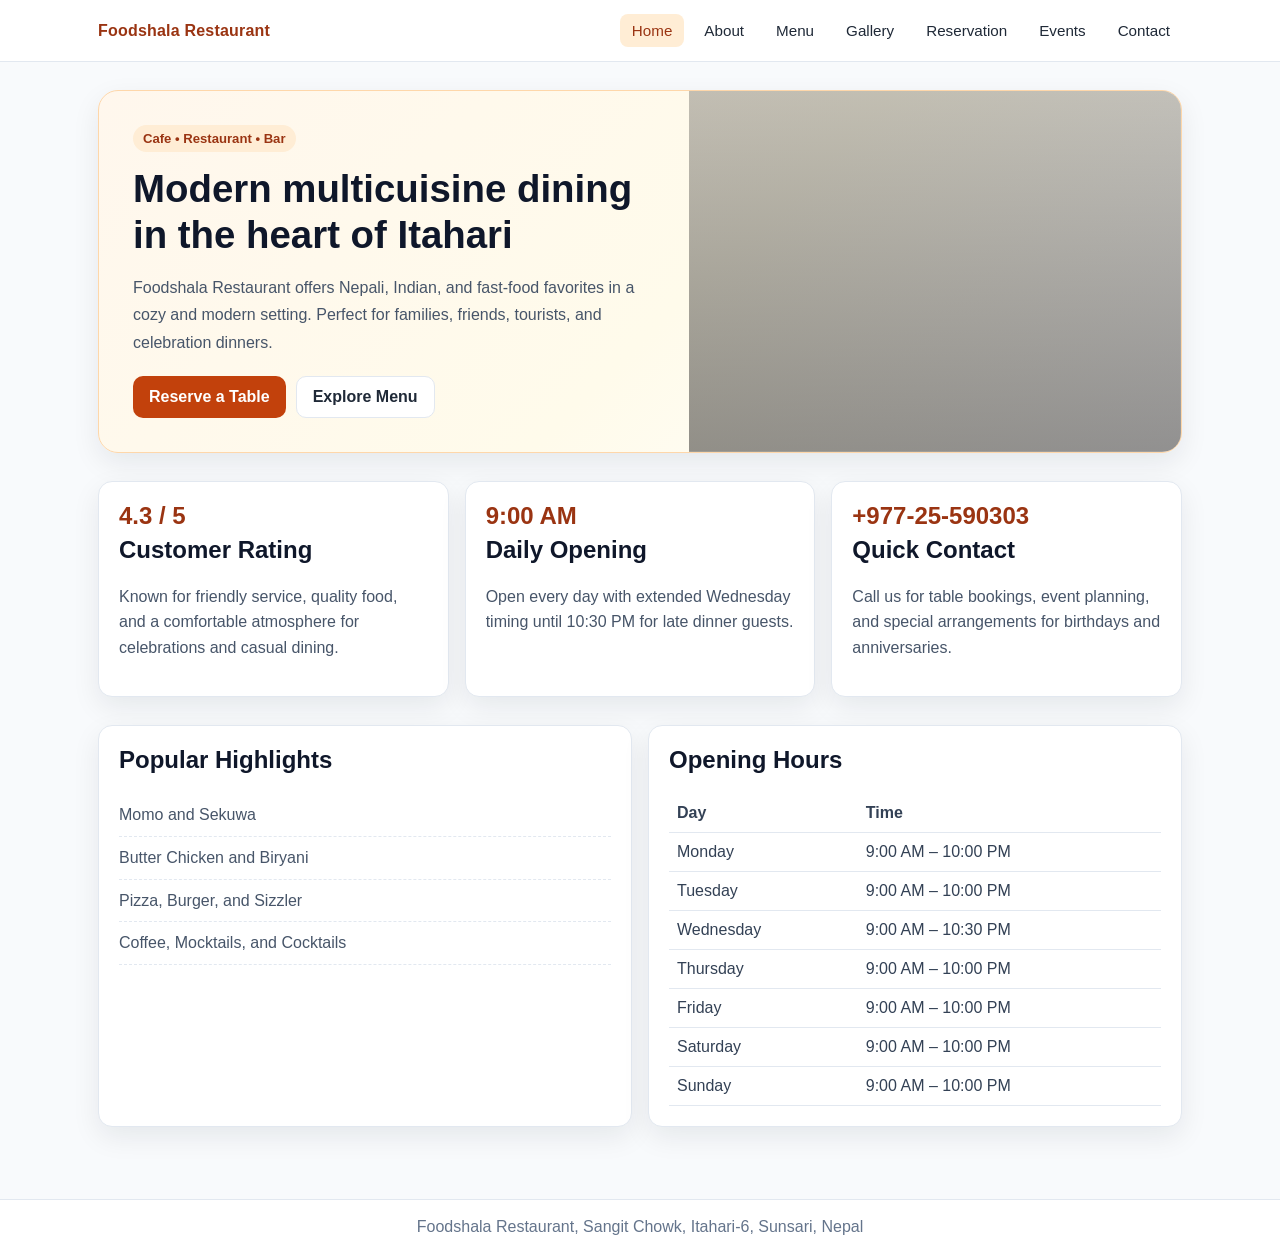
==== index.html @ 9fa64531 "Polish restaurant site UI and remove emoji branding" ====
<!doctype html>
<html lang="en">
<head>
  <meta charset="UTF-8">
  <meta name="viewport" content="width=device-width, initial-scale=1.0">
  <title>Foodshala Restaurant | Itahari</title>
  <meta name="description" content="Foodshala Restaurant in Itahari, Nepal serving Nepali, Indian and fast food. Reserve your table for family dining and celebrations.">
  <link rel="stylesheet" href="styles.css">
</head>
<body>
  <header class="site-header">
    <nav class="nav">
      <a class="brand" href="index.html">Foodshala Restaurant</a>
      <div class="nav-links">
        <a class="active" href="index.html">Home</a>
        <a href="about.html">About</a>
        <a href="menu.html">Menu</a>
        <a href="gallery.html">Gallery</a>
        <a href="reservation.html">Reservation</a>
        <a href="events.html">Events</a>
        <a href="contact.html">Contact</a>
      </div>
    </nav>
  </header>

  <main class="container">
    <section class="hero">
      <div class="hero-wrap">
        <div class="hero-content">
          <span class="badge">Cafe • Restaurant • Bar</span>
          <h1>Modern multicuisine dining in the heart of Itahari</h1>
          <p class="lead">Foodshala Restaurant offers Nepali, Indian, and fast-food favorites in a cozy and modern setting. Perfect for families, friends, tourists, and celebration dinners.</p>
          <div class="actions">
            <a class="btn btn-primary" href="reservation.html">Reserve a Table</a>
            <a class="btn btn-secondary" href="menu.html">Explore Menu</a>
          </div>
        </div>
        <div class="hero-media" aria-hidden="true"></div>
      </div>
    </section>

    <section class="section grid grid-3">
      <article class="card">
        <div class="kpi">4.3 / 5</div>
        <h2>Customer Rating</h2>
        <p>Known for friendly service, quality food, and a comfortable atmosphere for celebrations and casual dining.</p>
      </article>
      <article class="card">
        <div class="kpi">9:00 AM</div>
        <h2>Daily Opening</h2>
        <p>Open every day with extended Wednesday timing until 10:30 PM for late dinner guests.</p>
      </article>
      <article class="card">
        <div class="kpi">+977-25-590303</div>
        <h2>Quick Contact</h2>
        <p>Call us for table bookings, event planning, and special arrangements for birthdays and anniversaries.</p>
      </article>
    </section>

    <section class="section grid grid-2">
      <article class="card">
        <h2>Popular Highlights</h2>
        <ul class="list-clean">
          <li>Momo and Sekuwa</li>
          <li>Butter Chicken and Biryani</li>
          <li>Pizza, Burger, and Sizzler</li>
          <li>Coffee, Mocktails, and Cocktails</li>
        </ul>
      </article>
      <article class="card">
        <h2>Opening Hours</h2>
        <table>
          <tr><th>Day</th><th>Time</th></tr>
          <tr><td>Monday</td><td>9:00 AM – 10:00 PM</td></tr>
          <tr><td>Tuesday</td><td>9:00 AM – 10:00 PM</td></tr>
          <tr><td>Wednesday</td><td>9:00 AM – 10:30 PM</td></tr>
          <tr><td>Thursday</td><td>9:00 AM – 10:00 PM</td></tr>
          <tr><td>Friday</td><td>9:00 AM – 10:00 PM</td></tr>
          <tr><td>Saturday</td><td>9:00 AM – 10:00 PM</td></tr>
          <tr><td>Sunday</td><td>9:00 AM – 10:00 PM</td></tr>
        </table>
      </article>
    </section>
  </main>

  <footer class="site-footer">Foodshala Restaurant, Sangit Chowk, Itahari-6, Sunsari, Nepal</footer>
</body>
</html>
---- styles.css ----
:root {
  --bg: #f8fafc;
  --surface: #ffffff;
  --surface-2: #fff7ed;
  --text: #0f172a;
  --muted: #475569;
  --primary: #c2410c;
  --primary-dark: #9a3412;
  --border: #e2e8f0;
  --shadow: 0 10px 28px rgba(15, 23, 42, 0.08);
}

* { box-sizing: border-box; }

html, body {
  margin: 0;
  padding: 0;
  font-family: "Inter", "Segoe UI", Arial, sans-serif;
  color: var(--text);
  background: var(--bg);
}

a { color: inherit; }

img { max-width: 100%; display: block; }

.site-header {
  position: sticky;
  top: 0;
  z-index: 30;
  background: rgba(255, 255, 255, 0.95);
  backdrop-filter: blur(8px);
  border-bottom: 1px solid var(--border);
}

.nav {
  max-width: 1120px;
  margin: 0 auto;
  padding: 14px 18px;
  display: flex;
  align-items: center;
  justify-content: space-between;
  gap: 16px;
}

.brand {
  text-decoration: none;
  font-weight: 800;
  letter-spacing: 0.2px;
  color: var(--primary-dark);
}

.nav-links {
  display: flex;
  align-items: center;
  flex-wrap: wrap;
  gap: 8px;
}

.nav-links a {
  text-decoration: none;
  color: #1f2937;
  padding: 8px 12px;
  border-radius: 8px;
  font-size: 0.95rem;
}

.nav-links a:hover,
.nav-links a.active {
  background: #ffedd5;
  color: var(--primary-dark);
}

.container {
  max-width: 1120px;
  margin: 0 auto;
  padding: 28px 18px 72px;
}

.hero {
  background: linear-gradient(135deg, #fff7ed 0%, #fffbeb 55%, #ffffff 100%);
  border: 1px solid #fed7aa;
  border-radius: 20px;
  box-shadow: var(--shadow);
  overflow: hidden;
}

.hero-wrap {
  display: grid;
  grid-template-columns: 1.2fr 1fr;
}

.hero-content {
  padding: 34px;
}

.badge {
  display: inline-flex;
  padding: 6px 10px;
  border-radius: 999px;
  background: #ffedd5;
  color: var(--primary-dark);
  font-size: 0.82rem;
  font-weight: 700;
}

h1, h2, h3 { margin-top: 0; }

.hero h1 {
  margin: 14px 0 12px;
  font-size: clamp(1.7rem, 3vw, 2.7rem);
  line-height: 1.2;
}

.lead {
  color: var(--muted);
  line-height: 1.7;
}

.hero-media {
  min-height: 280px;
  background-image: linear-gradient(rgba(12, 10, 9, 0.25), rgba(12, 10, 9, 0.45)), url('https://images.unsplash.com/photo-1552566626-52f8b828add9?auto=format&fit=crop&w=1400&q=80');
  background-size: cover;
  background-position: center;
}

.actions {
  margin-top: 20px;
  display: flex;
  flex-wrap: wrap;
  gap: 10px;
}

.btn {
  border: 0;
  text-decoration: none;
  display: inline-flex;
  align-items: center;
  justify-content: center;
  padding: 11px 16px;
  border-radius: 10px;
  font-weight: 700;
  cursor: pointer;
}

.btn-primary {
  background: var(--primary);
  color: #fff;
}

.btn-primary:hover { background: var(--primary-dark); }

.btn-secondary {
  border: 1px solid var(--border);
  background: #fff;
  color: #1f2937;
}

.section { margin-top: 28px; }

.grid {
  display: grid;
  gap: 16px;
}

.grid-2 { grid-template-columns: repeat(2, minmax(0, 1fr)); }
.grid-3 { grid-template-columns: repeat(3, minmax(0, 1fr)); }

.card {
  background: var(--surface);
  border: 1px solid var(--border);
  border-radius: 14px;
  padding: 20px;
  box-shadow: var(--shadow);
}

.card p, .card li { color: var(--muted); line-height: 1.6; }

.kpi {
  font-size: 1.5rem;
  font-weight: 800;
  color: var(--primary-dark);
  margin-bottom: 6px;
}

table {
  width: 100%;
  border-collapse: collapse;
}

th, td {
  text-align: left;
  padding: 10px 8px;
  border-bottom: 1px solid var(--border);
  color: #334155;
}

.list-clean {
  list-style: none;
  margin: 0;
  padding: 0;
}

.list-clean li { padding: 8px 0; border-bottom: 1px dashed #e2e8f0; }

input, textarea, select {
  width: 100%;
  border: 1px solid #cbd5e1;
  border-radius: 10px;
  padding: 10px 12px;
  font-size: 1rem;
  font-family: inherit;
}

label {
  display: block;
  margin: 10px 0 6px;
  font-weight: 600;
  color: #334155;
}

.form-status {
  margin-top: 14px;
  color: #166534;
  font-weight: 600;
}

.gallery img {
  height: 220px;
  width: 100%;
  object-fit: cover;
  border-radius: 12px;
}

.map-embed {
  width: 100%;
  height: 320px;
  border: 0;
  border-radius: 12px;
}

.site-footer {
  border-top: 1px solid var(--border);
  padding: 18px;
  text-align: center;
  color: #64748b;
  background: #fff;
}

@media (max-width: 900px) {
  .hero-wrap,
  .grid-2,
  .grid-3 {
    grid-template-columns: 1fr;
  }

  .hero-content { padding: 24px; }
  .hero-media { min-height: 240px; }
}
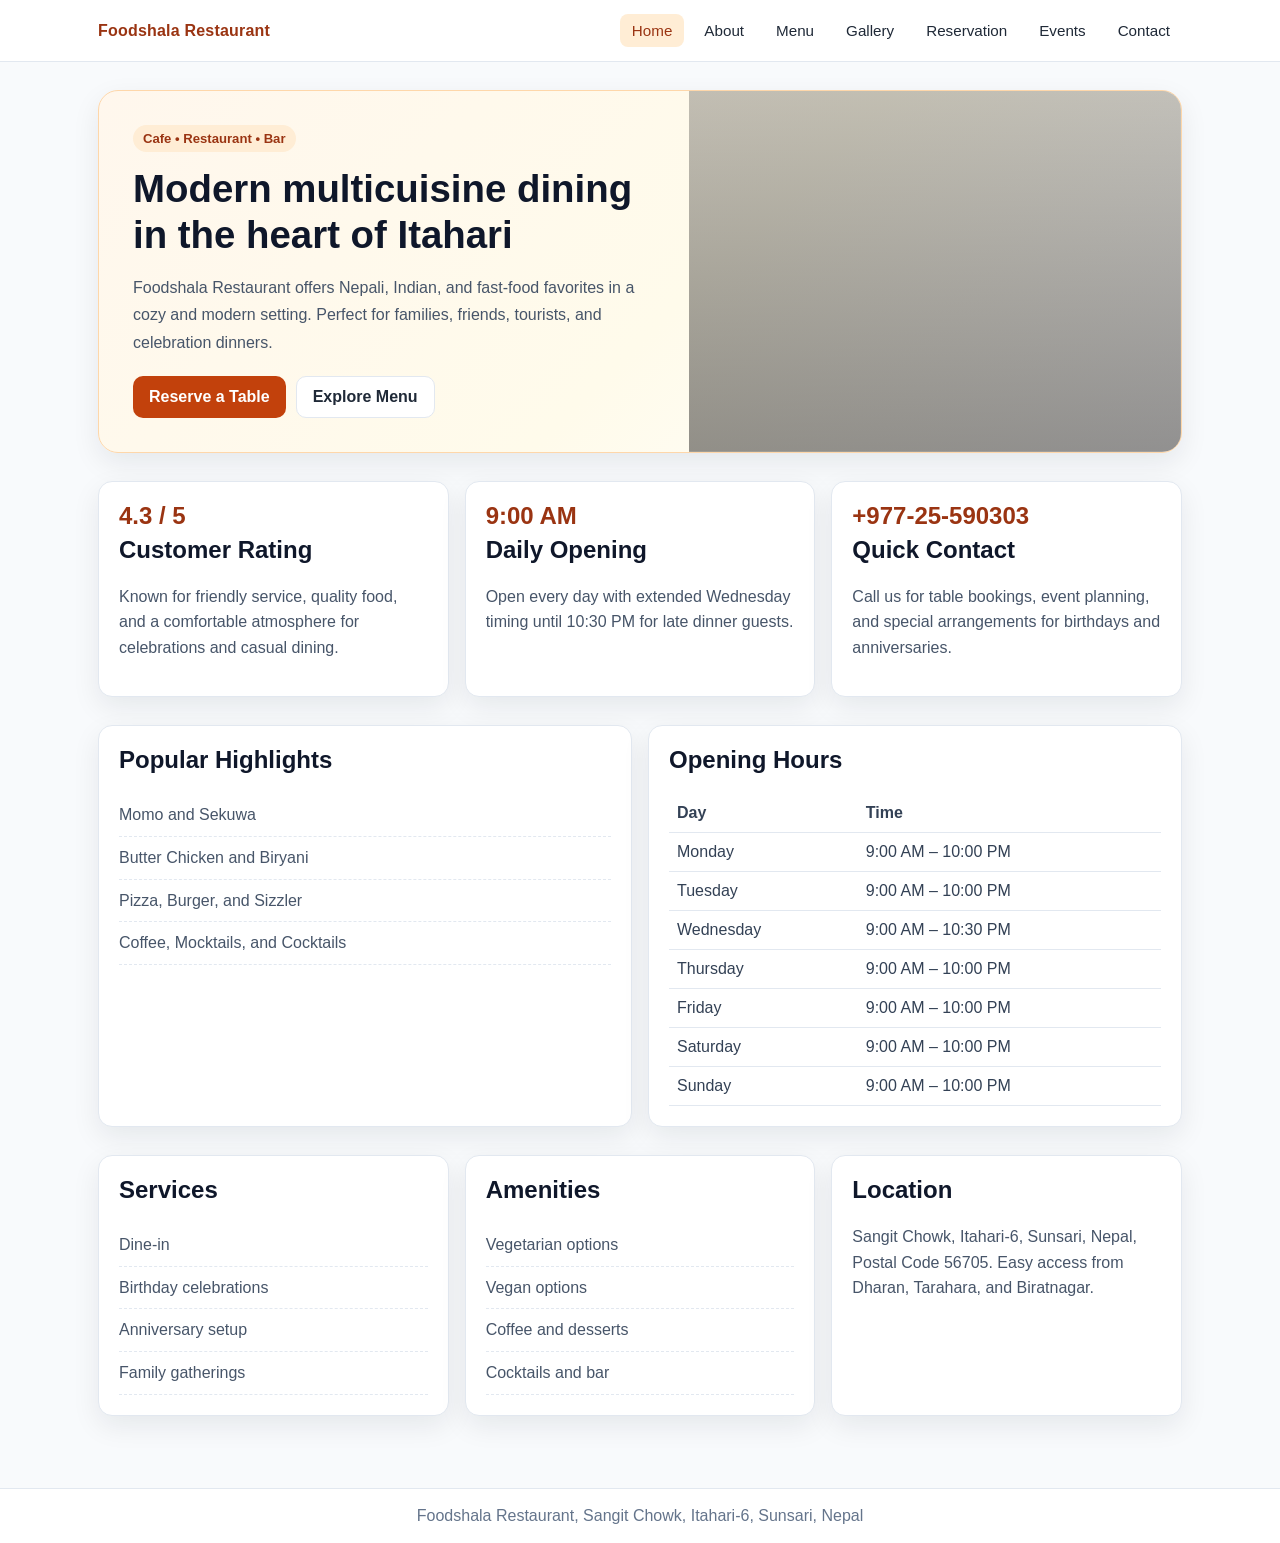
==== commit a538e0e9: "Improve mobile navbar and expand page content" ====
--- a/index.html
+++ b/index.html
@@ -11,6 +11,7 @@
   <header class="site-header">
     <nav class="nav">
       <a class="brand" href="index.html">Foodshala Restaurant</a>
+      <button class="nav-toggle" type="button" aria-label="Toggle navigation" aria-expanded="false">Menu</button>
       <div class="nav-links">
         <a class="active" href="index.html">Home</a>
         <a href="about.html">About</a>
@@ -40,49 +41,24 @@
     </section>
 
     <section class="section grid grid-3">
-      <article class="card">
-        <div class="kpi">4.3 / 5</div>
-        <h2>Customer Rating</h2>
-        <p>Known for friendly service, quality food, and a comfortable atmosphere for celebrations and casual dining.</p>
-      </article>
-      <article class="card">
-        <div class="kpi">9:00 AM</div>
-        <h2>Daily Opening</h2>
-        <p>Open every day with extended Wednesday timing until 10:30 PM for late dinner guests.</p>
-      </article>
-      <article class="card">
-        <div class="kpi">+977-25-590303</div>
-        <h2>Quick Contact</h2>
-        <p>Call us for table bookings, event planning, and special arrangements for birthdays and anniversaries.</p>
-      </article>
+      <article class="card"><div class="kpi">4.3 / 5</div><h2>Customer Rating</h2><p>Known for friendly service, quality food, and a comfortable atmosphere for celebrations and casual dining.</p></article>
+      <article class="card"><div class="kpi">9:00 AM</div><h2>Daily Opening</h2><p>Open every day with extended Wednesday timing until 10:30 PM for late dinner guests.</p></article>
+      <article class="card"><div class="kpi">+977-25-590303</div><h2>Quick Contact</h2><p>Call us for table bookings, event planning, and special arrangements for birthdays and anniversaries.</p></article>
     </section>
 
     <section class="section grid grid-2">
-      <article class="card">
-        <h2>Popular Highlights</h2>
-        <ul class="list-clean">
-          <li>Momo and Sekuwa</li>
-          <li>Butter Chicken and Biryani</li>
-          <li>Pizza, Burger, and Sizzler</li>
-          <li>Coffee, Mocktails, and Cocktails</li>
-        </ul>
-      </article>
-      <article class="card">
-        <h2>Opening Hours</h2>
-        <table>
-          <tr><th>Day</th><th>Time</th></tr>
-          <tr><td>Monday</td><td>9:00 AM – 10:00 PM</td></tr>
-          <tr><td>Tuesday</td><td>9:00 AM – 10:00 PM</td></tr>
-          <tr><td>Wednesday</td><td>9:00 AM – 10:30 PM</td></tr>
-          <tr><td>Thursday</td><td>9:00 AM – 10:00 PM</td></tr>
-          <tr><td>Friday</td><td>9:00 AM – 10:00 PM</td></tr>
-          <tr><td>Saturday</td><td>9:00 AM – 10:00 PM</td></tr>
-          <tr><td>Sunday</td><td>9:00 AM – 10:00 PM</td></tr>
-        </table>
-      </article>
+      <article class="card"><h2>Popular Highlights</h2><ul class="list-clean"><li>Momo and Sekuwa</li><li>Butter Chicken and Biryani</li><li>Pizza, Burger, and Sizzler</li><li>Coffee, Mocktails, and Cocktails</li></ul></article>
+      <article class="card"><h2>Opening Hours</h2><table><tr><th>Day</th><th>Time</th></tr><tr><td>Monday</td><td>9:00 AM – 10:00 PM</td></tr><tr><td>Tuesday</td><td>9:00 AM – 10:00 PM</td></tr><tr><td>Wednesday</td><td>9:00 AM – 10:30 PM</td></tr><tr><td>Thursday</td><td>9:00 AM – 10:00 PM</td></tr><tr><td>Friday</td><td>9:00 AM – 10:00 PM</td></tr><tr><td>Saturday</td><td>9:00 AM – 10:00 PM</td></tr><tr><td>Sunday</td><td>9:00 AM – 10:00 PM</td></tr></table></article>
+    </section>
+
+    <section class="section grid grid-3">
+      <article class="card"><h2>Services</h2><ul class="list-clean"><li>Dine-in</li><li>Birthday celebrations</li><li>Anniversary setup</li><li>Family gatherings</li></ul></article>
+      <article class="card"><h2>Amenities</h2><ul class="list-clean"><li>Vegetarian options</li><li>Vegan options</li><li>Coffee and desserts</li><li>Cocktails and bar</li></ul></article>
+      <article class="card"><h2>Location</h2><p>Sangit Chowk, Itahari-6, Sunsari, Nepal, Postal Code 56705. Easy access from Dharan, Tarahara, and Biratnagar.</p></article>
     </section>
   </main>
 
   <footer class="site-footer">Foodshala Restaurant, Sangit Chowk, Itahari-6, Sunsari, Nepal</footer>
+  <script src="script.js"></script>
 </body>
 </html>
--- a/styles.css
+++ b/styles.css
@@ -21,7 +21,6 @@
 }
 
 a { color: inherit; }
-
 img { max-width: 100%; display: block; }
 
 .site-header {
@@ -41,6 +40,7 @@
   align-items: center;
   justify-content: space-between;
   gap: 16px;
+  position: relative;
 }
 
 .brand {
@@ -48,6 +48,15 @@
   font-weight: 800;
   letter-spacing: 0.2px;
   color: var(--primary-dark);
+}
+
+.nav-toggle {
+  display: none;
+  border: 1px solid var(--border);
+  background: #fff;
+  border-radius: 10px;
+  padding: 8px 10px;
+  font-weight: 700;
 }
 
 .nav-links {
@@ -71,189 +80,58 @@
   color: var(--primary-dark);
 }
 
-.container {
-  max-width: 1120px;
-  margin: 0 auto;
-  padding: 28px 18px 72px;
-}
-
-.hero {
-  background: linear-gradient(135deg, #fff7ed 0%, #fffbeb 55%, #ffffff 100%);
-  border: 1px solid #fed7aa;
-  border-radius: 20px;
-  box-shadow: var(--shadow);
-  overflow: hidden;
-}
-
-.hero-wrap {
-  display: grid;
-  grid-template-columns: 1.2fr 1fr;
-}
-
-.hero-content {
-  padding: 34px;
-}
-
-.badge {
-  display: inline-flex;
-  padding: 6px 10px;
-  border-radius: 999px;
-  background: #ffedd5;
-  color: var(--primary-dark);
-  font-size: 0.82rem;
-  font-weight: 700;
-}
-
+.container { max-width: 1120px; margin: 0 auto; padding: 28px 18px 72px; }
+.hero { background: linear-gradient(135deg, #fff7ed 0%, #fffbeb 55%, #ffffff 100%); border: 1px solid #fed7aa; border-radius: 20px; box-shadow: var(--shadow); overflow: hidden; }
+.hero-wrap { display: grid; grid-template-columns: 1.2fr 1fr; }
+.hero-content { padding: 34px; }
+.badge { display: inline-flex; padding: 6px 10px; border-radius: 999px; background: #ffedd5; color: var(--primary-dark); font-size: 0.82rem; font-weight: 700; }
 h1, h2, h3 { margin-top: 0; }
-
-.hero h1 {
-  margin: 14px 0 12px;
-  font-size: clamp(1.7rem, 3vw, 2.7rem);
-  line-height: 1.2;
-}
-
-.lead {
-  color: var(--muted);
-  line-height: 1.7;
-}
-
-.hero-media {
-  min-height: 280px;
-  background-image: linear-gradient(rgba(12, 10, 9, 0.25), rgba(12, 10, 9, 0.45)), url('https://images.unsplash.com/photo-1552566626-52f8b828add9?auto=format&fit=crop&w=1400&q=80');
-  background-size: cover;
-  background-position: center;
-}
-
-.actions {
-  margin-top: 20px;
-  display: flex;
-  flex-wrap: wrap;
-  gap: 10px;
-}
-
-.btn {
-  border: 0;
-  text-decoration: none;
-  display: inline-flex;
-  align-items: center;
-  justify-content: center;
-  padding: 11px 16px;
-  border-radius: 10px;
-  font-weight: 700;
-  cursor: pointer;
-}
-
-.btn-primary {
-  background: var(--primary);
-  color: #fff;
-}
-
+.hero h1 { margin: 14px 0 12px; font-size: clamp(1.7rem, 3vw, 2.7rem); line-height: 1.2; }
+.lead { color: var(--muted); line-height: 1.7; }
+.hero-media { min-height: 280px; background-image: linear-gradient(rgba(12, 10, 9, 0.25), rgba(12, 10, 9, 0.45)), url('https://images.unsplash.com/photo-1552566626-52f8b828add9?auto=format&fit=crop&w=1400&q=80'); background-size: cover; background-position: center; }
+.actions { margin-top: 20px; display: flex; flex-wrap: wrap; gap: 10px; }
+.btn { border: 0; text-decoration: none; display: inline-flex; align-items: center; justify-content: center; padding: 11px 16px; border-radius: 10px; font-weight: 700; cursor: pointer; }
+.btn-primary { background: var(--primary); color: #fff; }
 .btn-primary:hover { background: var(--primary-dark); }
-
-.btn-secondary {
-  border: 1px solid var(--border);
-  background: #fff;
-  color: #1f2937;
-}
-
+.btn-secondary { border: 1px solid var(--border); background: #fff; color: #1f2937; }
 .section { margin-top: 28px; }
-
-.grid {
-  display: grid;
-  gap: 16px;
-}
-
+.grid { display: grid; gap: 16px; }
 .grid-2 { grid-template-columns: repeat(2, minmax(0, 1fr)); }
 .grid-3 { grid-template-columns: repeat(3, minmax(0, 1fr)); }
-
-.card {
-  background: var(--surface);
-  border: 1px solid var(--border);
-  border-radius: 14px;
-  padding: 20px;
-  box-shadow: var(--shadow);
-}
-
+.card { background: var(--surface); border: 1px solid var(--border); border-radius: 14px; padding: 20px; box-shadow: var(--shadow); }
 .card p, .card li { color: var(--muted); line-height: 1.6; }
-
-.kpi {
-  font-size: 1.5rem;
-  font-weight: 800;
-  color: var(--primary-dark);
-  margin-bottom: 6px;
-}
-
-table {
-  width: 100%;
-  border-collapse: collapse;
-}
-
-th, td {
-  text-align: left;
-  padding: 10px 8px;
-  border-bottom: 1px solid var(--border);
-  color: #334155;
-}
-
-.list-clean {
-  list-style: none;
-  margin: 0;
-  padding: 0;
-}
-
+.kpi { font-size: 1.5rem; font-weight: 800; color: var(--primary-dark); margin-bottom: 6px; }
+table { width: 100%; border-collapse: collapse; }
+th, td { text-align: left; padding: 10px 8px; border-bottom: 1px solid var(--border); color: #334155; }
+.list-clean { list-style: none; margin: 0; padding: 0; }
 .list-clean li { padding: 8px 0; border-bottom: 1px dashed #e2e8f0; }
-
-input, textarea, select {
-  width: 100%;
-  border: 1px solid #cbd5e1;
-  border-radius: 10px;
-  padding: 10px 12px;
-  font-size: 1rem;
-  font-family: inherit;
-}
-
-label {
-  display: block;
-  margin: 10px 0 6px;
-  font-weight: 600;
-  color: #334155;
-}
-
-.form-status {
-  margin-top: 14px;
-  color: #166534;
-  font-weight: 600;
-}
-
-.gallery img {
-  height: 220px;
-  width: 100%;
-  object-fit: cover;
-  border-radius: 12px;
-}
-
-.map-embed {
-  width: 100%;
-  height: 320px;
-  border: 0;
-  border-radius: 12px;
-}
-
-.site-footer {
-  border-top: 1px solid var(--border);
-  padding: 18px;
-  text-align: center;
-  color: #64748b;
-  background: #fff;
-}
+input, textarea, select { width: 100%; border: 1px solid #cbd5e1; border-radius: 10px; padding: 10px 12px; font-size: 1rem; font-family: inherit; }
+label { display: block; margin: 10px 0 6px; font-weight: 600; color: #334155; }
+.form-status { margin-top: 14px; color: #166534; font-weight: 600; }
+.gallery img { height: 220px; width: 100%; object-fit: cover; border-radius: 12px; }
+.map-embed { width: 100%; height: 320px; border: 0; border-radius: 12px; }
+.site-footer { border-top: 1px solid var(--border); padding: 18px; text-align: center; color: #64748b; background: #fff; }
 
 @media (max-width: 900px) {
-  .hero-wrap,
-  .grid-2,
-  .grid-3 {
-    grid-template-columns: 1fr;
-  }
-
+  .hero-wrap, .grid-2, .grid-3 { grid-template-columns: 1fr; }
   .hero-content { padding: 24px; }
   .hero-media { min-height: 240px; }
+
+  .nav-toggle { display: inline-flex; }
+  .nav-links {
+    position: absolute;
+    top: calc(100% + 10px);
+    right: 18px;
+    left: 18px;
+    background: #fff;
+    border: 1px solid var(--border);
+    border-radius: 12px;
+    box-shadow: var(--shadow);
+    padding: 10px;
+    display: none;
+    flex-direction: column;
+    align-items: stretch;
+  }
+  .nav-links.open { display: flex; }
+  .nav-links a { padding: 10px 12px; }
 }
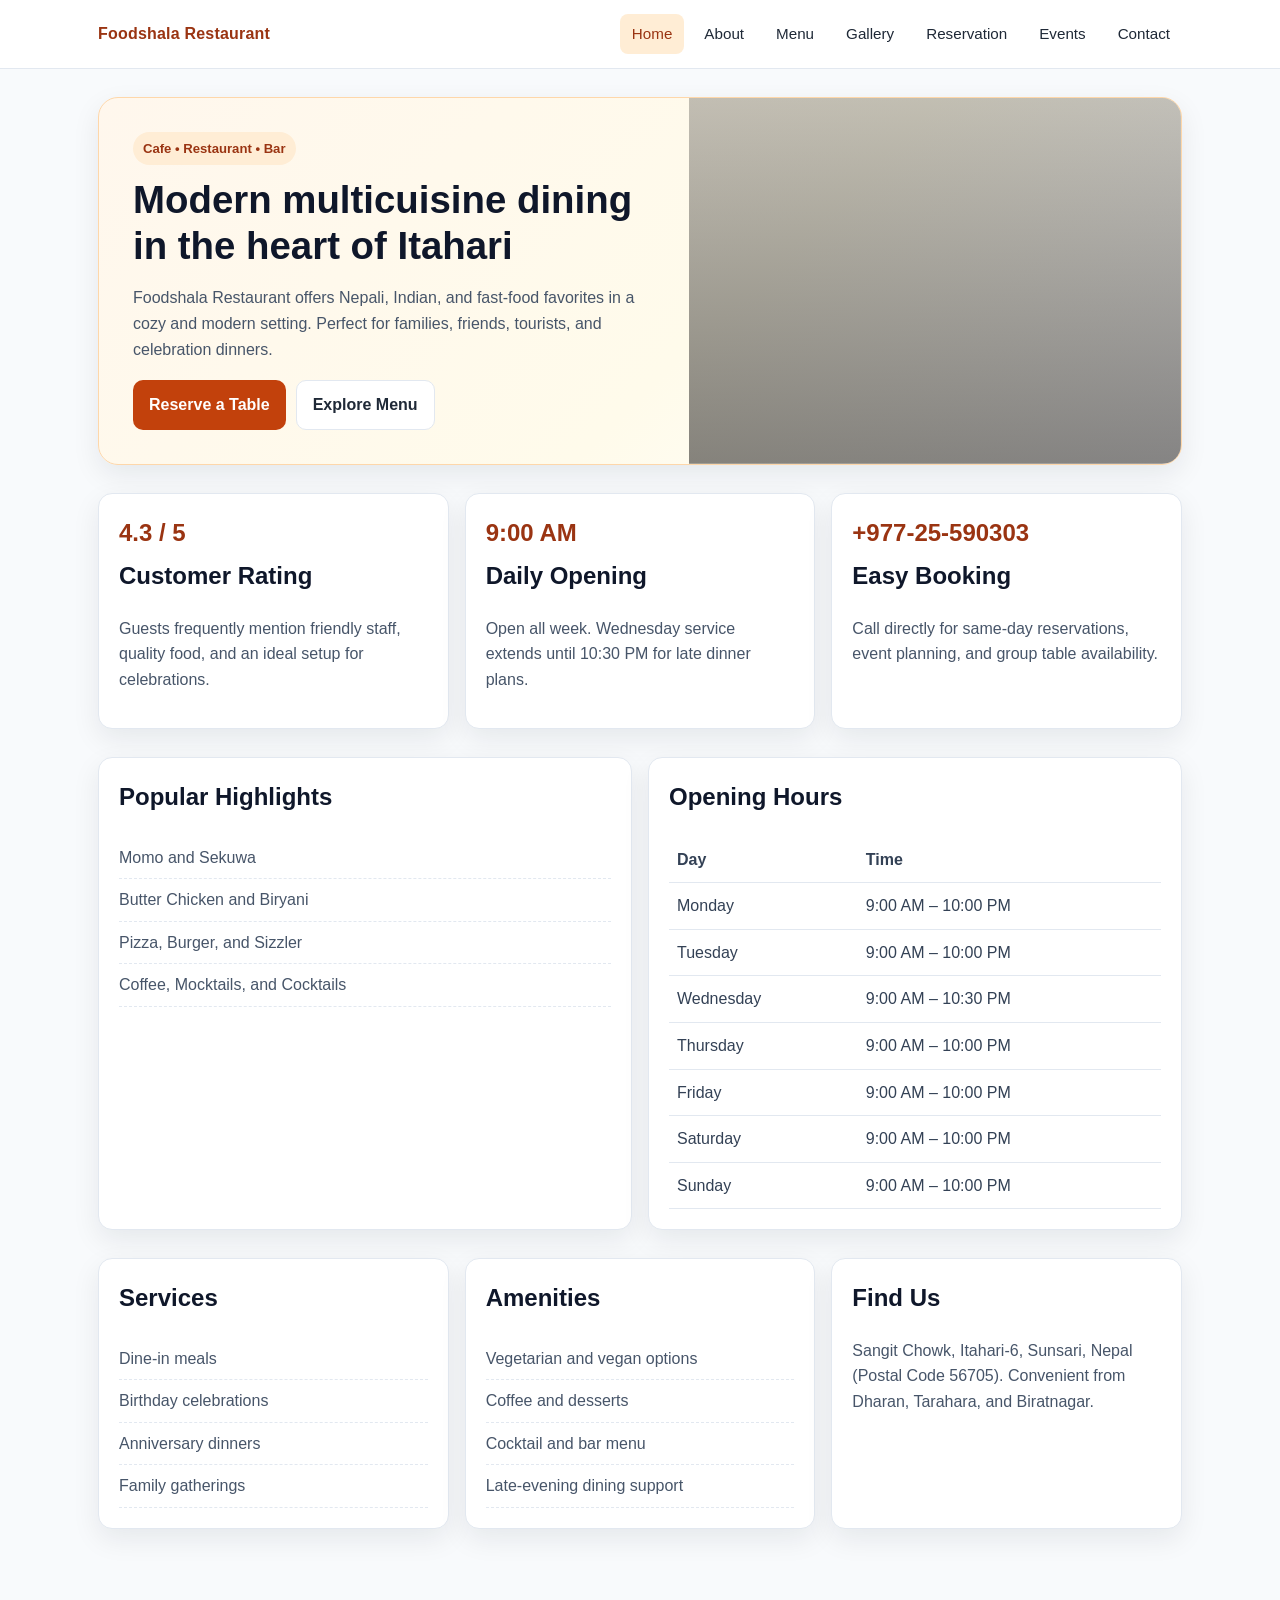
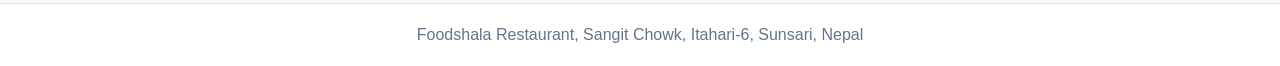
==== commit 71c79c4d: "Enhance mobile navigation and expand page depth" ====
--- a/index.html
+++ b/index.html
@@ -41,20 +41,71 @@
     </section>
 
     <section class="section grid grid-3">
-      <article class="card"><div class="kpi">4.3 / 5</div><h2>Customer Rating</h2><p>Known for friendly service, quality food, and a comfortable atmosphere for celebrations and casual dining.</p></article>
-      <article class="card"><div class="kpi">9:00 AM</div><h2>Daily Opening</h2><p>Open every day with extended Wednesday timing until 10:30 PM for late dinner guests.</p></article>
-      <article class="card"><div class="kpi">+977-25-590303</div><h2>Quick Contact</h2><p>Call us for table bookings, event planning, and special arrangements for birthdays and anniversaries.</p></article>
+      <article class="card">
+        <div class="kpi">4.3 / 5</div>
+        <h2>Customer Rating</h2>
+        <p>Guests frequently mention friendly staff, quality food, and an ideal setup for celebrations.</p>
+      </article>
+      <article class="card">
+        <div class="kpi">9:00 AM</div>
+        <h2>Daily Opening</h2>
+        <p>Open all week. Wednesday service extends until 10:30 PM for late dinner plans.</p>
+      </article>
+      <article class="card">
+        <div class="kpi">+977-25-590303</div>
+        <h2>Easy Booking</h2>
+        <p>Call directly for same-day reservations, event planning, and group table availability.</p>
+      </article>
     </section>
 
     <section class="section grid grid-2">
-      <article class="card"><h2>Popular Highlights</h2><ul class="list-clean"><li>Momo and Sekuwa</li><li>Butter Chicken and Biryani</li><li>Pizza, Burger, and Sizzler</li><li>Coffee, Mocktails, and Cocktails</li></ul></article>
-      <article class="card"><h2>Opening Hours</h2><table><tr><th>Day</th><th>Time</th></tr><tr><td>Monday</td><td>9:00 AM – 10:00 PM</td></tr><tr><td>Tuesday</td><td>9:00 AM – 10:00 PM</td></tr><tr><td>Wednesday</td><td>9:00 AM – 10:30 PM</td></tr><tr><td>Thursday</td><td>9:00 AM – 10:00 PM</td></tr><tr><td>Friday</td><td>9:00 AM – 10:00 PM</td></tr><tr><td>Saturday</td><td>9:00 AM – 10:00 PM</td></tr><tr><td>Sunday</td><td>9:00 AM – 10:00 PM</td></tr></table></article>
+      <article class="card">
+        <h2>Popular Highlights</h2>
+        <ul class="list-clean">
+          <li>Momo and Sekuwa</li>
+          <li>Butter Chicken and Biryani</li>
+          <li>Pizza, Burger, and Sizzler</li>
+          <li>Coffee, Mocktails, and Cocktails</li>
+        </ul>
+      </article>
+      <article class="card">
+        <h2>Opening Hours</h2>
+        <table>
+          <tr><th>Day</th><th>Time</th></tr>
+          <tr><td>Monday</td><td>9:00 AM – 10:00 PM</td></tr>
+          <tr><td>Tuesday</td><td>9:00 AM – 10:00 PM</td></tr>
+          <tr><td>Wednesday</td><td>9:00 AM – 10:30 PM</td></tr>
+          <tr><td>Thursday</td><td>9:00 AM – 10:00 PM</td></tr>
+          <tr><td>Friday</td><td>9:00 AM – 10:00 PM</td></tr>
+          <tr><td>Saturday</td><td>9:00 AM – 10:00 PM</td></tr>
+          <tr><td>Sunday</td><td>9:00 AM – 10:00 PM</td></tr>
+        </table>
+      </article>
     </section>
 
     <section class="section grid grid-3">
-      <article class="card"><h2>Services</h2><ul class="list-clean"><li>Dine-in</li><li>Birthday celebrations</li><li>Anniversary setup</li><li>Family gatherings</li></ul></article>
-      <article class="card"><h2>Amenities</h2><ul class="list-clean"><li>Vegetarian options</li><li>Vegan options</li><li>Coffee and desserts</li><li>Cocktails and bar</li></ul></article>
-      <article class="card"><h2>Location</h2><p>Sangit Chowk, Itahari-6, Sunsari, Nepal, Postal Code 56705. Easy access from Dharan, Tarahara, and Biratnagar.</p></article>
+      <article class="card">
+        <h2>Services</h2>
+        <ul class="list-clean">
+          <li>Dine-in meals</li>
+          <li>Birthday celebrations</li>
+          <li>Anniversary dinners</li>
+          <li>Family gatherings</li>
+        </ul>
+      </article>
+      <article class="card">
+        <h2>Amenities</h2>
+        <ul class="list-clean">
+          <li>Vegetarian and vegan options</li>
+          <li>Coffee and desserts</li>
+          <li>Cocktail and bar menu</li>
+          <li>Late-evening dining support</li>
+        </ul>
+      </article>
+      <article class="card">
+        <h2>Find Us</h2>
+        <p>Sangit Chowk, Itahari-6, Sunsari, Nepal (Postal Code 56705). Convenient from Dharan, Tarahara, and Biratnagar.</p>
+      </article>
     </section>
   </main>
 
--- a/styles.css
+++ b/styles.css
@@ -1,7 +1,7 @@
 :root {
   --bg: #f8fafc;
   --surface: #ffffff;
-  --surface-2: #fff7ed;
+  --surface-soft: #fff7ed;
   --text: #0f172a;
   --muted: #475569;
   --primary: #c2410c;
@@ -11,25 +11,24 @@
 }
 
 * { box-sizing: border-box; }
-
-html, body {
-  margin: 0;
-  padding: 0;
+html, body { margin: 0; padding: 0; }
+body {
   font-family: "Inter", "Segoe UI", Arial, sans-serif;
   color: var(--text);
   background: var(--bg);
-}
-
+  line-height: 1.6;
+}
+
+img { max-width: 100%; display: block; }
 a { color: inherit; }
-img { max-width: 100%; display: block; }
 
 .site-header {
   position: sticky;
   top: 0;
-  z-index: 30;
-  background: rgba(255, 255, 255, 0.95);
+  z-index: 100;
+  border-bottom: 1px solid var(--border);
+  background: rgba(255, 255, 255, 0.94);
   backdrop-filter: blur(8px);
-  border-bottom: 1px solid var(--border);
 }
 
 .nav {
@@ -39,15 +38,15 @@
   display: flex;
   align-items: center;
   justify-content: space-between;
-  gap: 16px;
+  gap: 14px;
   position: relative;
 }
 
 .brand {
+  font-weight: 800;
   text-decoration: none;
-  font-weight: 800;
+  color: var(--primary-dark);
   letter-spacing: 0.2px;
-  color: var(--primary-dark);
 }
 
 .nav-toggle {
@@ -55,8 +54,9 @@
   border: 1px solid var(--border);
   background: #fff;
   border-radius: 10px;
-  padding: 8px 10px;
+  padding: 8px 11px;
   font-weight: 700;
+  color: #1f2937;
 }
 
 .nav-links {
@@ -72,6 +72,7 @@
   padding: 8px 12px;
   border-radius: 8px;
   font-size: 0.95rem;
+  transition: background-color 0.2s ease, color 0.2s ease;
 }
 
 .nav-links a:hover,
@@ -80,58 +81,189 @@
   color: var(--primary-dark);
 }
 
-.container { max-width: 1120px; margin: 0 auto; padding: 28px 18px 72px; }
-.hero { background: linear-gradient(135deg, #fff7ed 0%, #fffbeb 55%, #ffffff 100%); border: 1px solid #fed7aa; border-radius: 20px; box-shadow: var(--shadow); overflow: hidden; }
-.hero-wrap { display: grid; grid-template-columns: 1.2fr 1fr; }
+.container {
+  max-width: 1120px;
+  margin: 0 auto;
+  padding: 28px 18px 74px;
+}
+
+.hero {
+  border-radius: 20px;
+  overflow: hidden;
+  border: 1px solid #fed7aa;
+  box-shadow: var(--shadow);
+  background: linear-gradient(135deg, #fff7ed 0%, #fffbeb 58%, #fff 100%);
+}
+
+.hero-wrap {
+  display: grid;
+  grid-template-columns: 1.2fr 1fr;
+}
+
 .hero-content { padding: 34px; }
-.badge { display: inline-flex; padding: 6px 10px; border-radius: 999px; background: #ffedd5; color: var(--primary-dark); font-size: 0.82rem; font-weight: 700; }
+.badge {
+  display: inline-flex;
+  padding: 6px 10px;
+  border-radius: 999px;
+  background: #ffedd5;
+  color: var(--primary-dark);
+  font-size: 0.82rem;
+  font-weight: 700;
+}
+
 h1, h2, h3 { margin-top: 0; }
-.hero h1 { margin: 14px 0 12px; font-size: clamp(1.7rem, 3vw, 2.7rem); line-height: 1.2; }
-.lead { color: var(--muted); line-height: 1.7; }
-.hero-media { min-height: 280px; background-image: linear-gradient(rgba(12, 10, 9, 0.25), rgba(12, 10, 9, 0.45)), url('https://images.unsplash.com/photo-1552566626-52f8b828add9?auto=format&fit=crop&w=1400&q=80'); background-size: cover; background-position: center; }
-.actions { margin-top: 20px; display: flex; flex-wrap: wrap; gap: 10px; }
-.btn { border: 0; text-decoration: none; display: inline-flex; align-items: center; justify-content: center; padding: 11px 16px; border-radius: 10px; font-weight: 700; cursor: pointer; }
+.hero h1 {
+  margin: 12px 0;
+  font-size: clamp(1.8rem, 3vw, 2.7rem);
+  line-height: 1.2;
+}
+.lead { color: var(--muted); }
+
+.hero-media {
+  min-height: 300px;
+  background-image: linear-gradient(rgba(12,10,9,0.25), rgba(12,10,9,0.5)), url('https://images.unsplash.com/photo-1552566626-52f8b828add9?auto=format&fit=crop&w=1600&q=80');
+  background-size: cover;
+  background-position: center;
+}
+
+.actions { margin-top: 18px; display: flex; flex-wrap: wrap; gap: 10px; }
+.btn {
+  display: inline-flex;
+  align-items: center;
+  justify-content: center;
+  border: 0;
+  border-radius: 10px;
+  padding: 11px 16px;
+  text-decoration: none;
+  font-weight: 700;
+  cursor: pointer;
+}
 .btn-primary { background: var(--primary); color: #fff; }
 .btn-primary:hover { background: var(--primary-dark); }
-.btn-secondary { border: 1px solid var(--border); background: #fff; color: #1f2937; }
+.btn-secondary { background: #fff; border: 1px solid var(--border); color: #1f2937; }
+
 .section { margin-top: 28px; }
 .grid { display: grid; gap: 16px; }
 .grid-2 { grid-template-columns: repeat(2, minmax(0, 1fr)); }
 .grid-3 { grid-template-columns: repeat(3, minmax(0, 1fr)); }
-.card { background: var(--surface); border: 1px solid var(--border); border-radius: 14px; padding: 20px; box-shadow: var(--shadow); }
-.card p, .card li { color: var(--muted); line-height: 1.6; }
-.kpi { font-size: 1.5rem; font-weight: 800; color: var(--primary-dark); margin-bottom: 6px; }
+
+.card {
+  background: var(--surface);
+  border: 1px solid var(--border);
+  border-radius: 14px;
+  padding: 20px;
+  box-shadow: var(--shadow);
+}
+.card p, .card li { color: var(--muted); }
+
+.kpi {
+  color: var(--primary-dark);
+  font-weight: 800;
+  font-size: 1.5rem;
+  margin-bottom: 5px;
+}
+
+.list-clean {
+  list-style: none;
+  margin: 0;
+  padding: 0;
+}
+.list-clean li {
+  padding: 8px 0;
+  border-bottom: 1px dashed var(--border);
+}
+
 table { width: 100%; border-collapse: collapse; }
-th, td { text-align: left; padding: 10px 8px; border-bottom: 1px solid var(--border); color: #334155; }
-.list-clean { list-style: none; margin: 0; padding: 0; }
-.list-clean li { padding: 8px 0; border-bottom: 1px dashed #e2e8f0; }
-input, textarea, select { width: 100%; border: 1px solid #cbd5e1; border-radius: 10px; padding: 10px 12px; font-size: 1rem; font-family: inherit; }
-label { display: block; margin: 10px 0 6px; font-weight: 600; color: #334155; }
-.form-status { margin-top: 14px; color: #166534; font-weight: 600; }
-.gallery img { height: 220px; width: 100%; object-fit: cover; border-radius: 12px; }
-.map-embed { width: 100%; height: 320px; border: 0; border-radius: 12px; }
-.site-footer { border-top: 1px solid var(--border); padding: 18px; text-align: center; color: #64748b; background: #fff; }
+th, td {
+  border-bottom: 1px solid var(--border);
+  padding: 10px 8px;
+  color: #334155;
+  text-align: left;
+}
+
+input, textarea, select {
+  width: 100%;
+  border: 1px solid #cbd5e1;
+  border-radius: 10px;
+  padding: 10px 12px;
+  font-size: 1rem;
+  font-family: inherit;
+}
+label {
+  display: block;
+  margin: 10px 0 6px;
+  font-weight: 600;
+  color: #334155;
+}
+.form-status {
+  margin-top: 14px;
+  color: #166534;
+  font-weight: 600;
+}
+
+.gallery img {
+  height: 220px;
+  object-fit: cover;
+  border-radius: 12px;
+}
+
+.map-embed {
+  width: 100%;
+  height: 320px;
+  border: 0;
+  border-radius: 12px;
+}
+
+.site-footer {
+  border-top: 1px solid var(--border);
+  text-align: center;
+  color: #64748b;
+  background: #fff;
+  padding: 18px;
+}
+
+.nav-overlay {
+  position: fixed;
+  inset: 0;
+  background: rgba(15, 23, 42, 0.25);
+  z-index: 90;
+  display: none;
+}
+.nav-overlay.show { display: block; }
 
 @media (max-width: 900px) {
   .hero-wrap, .grid-2, .grid-3 { grid-template-columns: 1fr; }
   .hero-content { padding: 24px; }
-  .hero-media { min-height: 240px; }
+  .hero-media { min-height: 235px; }
 
   .nav-toggle { display: inline-flex; }
+
   .nav-links {
     position: absolute;
     top: calc(100% + 10px);
+    left: 18px;
     right: 18px;
-    left: 18px;
     background: #fff;
     border: 1px solid var(--border);
     border-radius: 12px;
     box-shadow: var(--shadow);
     padding: 10px;
-    display: none;
+    display: flex;
     flex-direction: column;
     align-items: stretch;
+    gap: 4px;
+    opacity: 0;
+    transform: translateY(-8px);
+    pointer-events: none;
+    transition: opacity 0.2s ease, transform 0.2s ease;
+    z-index: 95;
   }
-  .nav-links.open { display: flex; }
+
+  .nav-links.open {
+    opacity: 1;
+    transform: translateY(0);
+    pointer-events: auto;
+  }
+
   .nav-links a { padding: 10px 12px; }
 }
